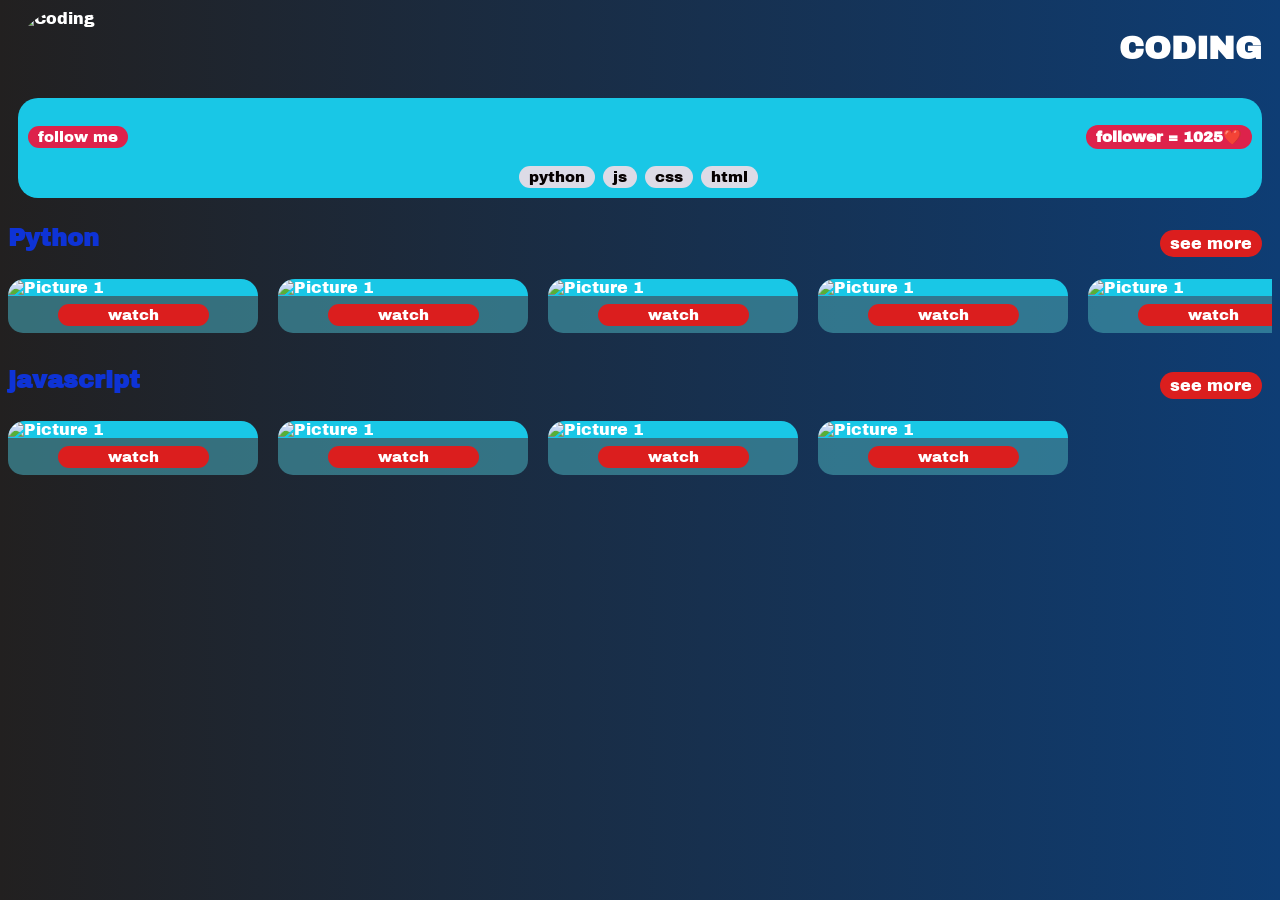
==== index.html @ 03bdca74 "Add files via upload" ====
<!DOCTYPE html>
<html>
    <head>
        <title>coding</title>
        <meta charset="UTF-8">
        <link rel="icon" href="img/logo.jpg">
        <link rel="icon" type="image/png" href="img/logo.jpg">
        <meta name="viewport" content="width=device-width, initial-scale=1.0">
        <link rel="stylesheet" href="style.css">
        <link rel="preconnect" href="https://fonts.googleapis.com">
<link rel="preconnect" href="https://fonts.gstatic.com" crossorigin>
<link href="https://fonts.googleapis.com/css2?family=Archivo+Black&display=swap" rel="stylesheet">
    </head>
    <body>
        <div class="head">
            <img src="img/coding.jpg" alt="Coding">
            <h1>CODING</h1>
        </div>
        <div class="list">
              <div class="follow"> 
                
            <a href="https://www.tiktok.com/@abdullah_c0d?_r=1&_t=ZS-97L2nnUqRgS" > follow me</a>
            <h2>follower = 1025❤️ </h2>
            </div> 
            
            <a href="#python">python</a>
            <a href="#js">js</a>
            <a href="#css">css</a>
            <a href="#html">html</a>
        </div>
        <br> <div>
            <div class="h" id="python">
                <h2>Python</h2>
                <div>
                <A href="#">see more</A>
            </div>
            </div>
            <br>
            <div class="python">
            <div calss="card">
            <div class="img-p">
            <img src="img/p1.jpg" alt="Picture 1">
            </div>
            <div class="info">
                <a href="https://vt.tiktok.com/ZSQTUyfo6/">watch</a>
            </div>
            </div>
              <div calss="card">
            <div class="img-p">
            <img src="img/p2.jpg" alt="Picture 1">
            </div>
            <div class="info">
                <a href="https://vt.tiktok.com/ZSQTUAjgo/">watch</a>
            </div>
            </div>
               <div calss="card">
            <div class="img-p">
            <img src="img/p3.jpg" alt="Picture 1">
            </div>
            <div class="info">
                <a href="https://vt.tiktok.com/ZSQTU6W4J/">watch</a>
            </div>
            </div>
               <div calss="card">
            <div class="img-p">
            <img src="img/p4.jpg" alt="Picture 1">
            </div>
            <div class="info">
                <a href="https://vt.tiktok.com/ZSQTU6W4J/">watch</a>
            </div>
            </div>
               <div calss="card">
            <div class="img-p">
            <img src="img/p5.jpg" alt="Picture 1">
            </div>
            <div class="info">
                <a href="https://vt.tiktok.com/ZSQTUN8Tv/">watch</a>
            </div>
            </div>
            </div>
            <br><br>
            <div>
               <div class="h" id="js">
                <h2>javascript</h2>
                <div>
                <A href="#">see more</A>
            </div>
            </div>
            <br>
            <div class="python">
            <div calss="card">
            <div class="img-p">
            <img src="img/js4.jpg" alt="Picture 1">
            </div>
            <div class="info">
                <a href="https://vt.tiktok.com/ZSQTH5td5/">watch</a>
            </div>
            </div>
              <div calss="card">
            <div class="img-p">
            <img src="img/js3.jpg" alt="Picture 1">
            </div>
            <div class="info">
                <a href="https://vt.tiktok.com/ZSQTHHsBC/">watch</a>
            </div>
            </div>
               <div calss="card">
            <div class="img-p">
            <img src="img/js2.jpg" alt="Picture 1">
            </div>
            <div class="info">
                <a href="https://vt.tiktok.com/ZSQT98WH5/">watch</a>
            </div>
            </div>
               <div calss="card">
            <div class="img-p">
            <img src="img/js1.jpg" alt="Picture 1" id="p4">
            </div>
            <div class="info">
                <a href="https://vt.tiktok.com/ZSQTHsjWD/">watch</a>
            </div>
            </div>
             

            </div>
            
        </div>
    </body>
</html>
---- style.css ----
.head img {
    width: 100px;
    border-radius: 50%;

}

body {
    font-family: "Archivo Black", sans-serif;
    font-weight: 400;
    font-style: normal;
    background-image: linear-gradient(to  right, #222020, #0e3d74);
    width: auto;
    height: 100vh;
    color: #ffffff;
    background-attachment: fixed;
}

.head {
    display: flex;
    margin: 10px;
    justify-content: space-between;
  

}

.list {
    background-color: #19c7e6;
    padding: 10px;
    margin: 10px;
    border-radius: 20px;
    justify-content: center;
    text-align: center;
    width: auto;
    height: auto;
    

}

.list a {
    text-decoration: none;
    color: #070101;
    padding: 3px 10px;
    background-color: #dddbe6;
    border-radius: 15px;
    margin-right: 3px;
    font-size: 15px;
    display: inline-block;
    margin-top: 5px;
}

.list a:hover {
    color: #ffffff;
    padding: 5px 10px;
    background-color: #1d21e0;
    border-radius: 15px;
}

.follow a {
    background-color: #dd224b;
    color: #ffffff;
}

.follow a:hover {
    background-color: #249aaf;
    color: #ffffff;
    padding: 5px 10px;
    border-radius: 15px;
}
.follow h2 {
    color: #ffffff;
    font-size: 15px;
    padding: 3px 10px;
    background-color: #dd224b;
    border-radius: 15px;
    margin-top: 17px;
}
.follow {
    display: flex;
    justify-content: space-between;
    align-items: center;
}
.img-p img {
    width: 250px;
    height: auto;
    border-radius: 20px 20px 0 0;
    
    display:flex;
    background-color: #19c7e6;
   
}
.info{
    background-color: #429caca2;
    width: 250px;
    padding: 10px 0;
   border-radius: 0 0 15px 15px;
   justify-content: center;
   text-align: center;
}
.info a{
    text-decoration: none;
    color: #ffffff;
    padding: 3px 50px;
    background-color: #db1e1e;
    border-radius: 15px;
    font-size: 15px;
    margin-top: 5px;
}
.h{
    color:#0e33d6;
   justify-content: space-between;
   display: flex;
   padding: 10px;
   

}

.python{
    display:flex;
    gap: 20px;
     overflow-x: auto;
    
}
.h a{
    text-decoration: none;
    background-color: #db1e1e;
    color: #ffffff;
    border-radius: 15px;
    padding: 5px 10px;
    
    
}
.h h2{
    margin:-10px; 
}
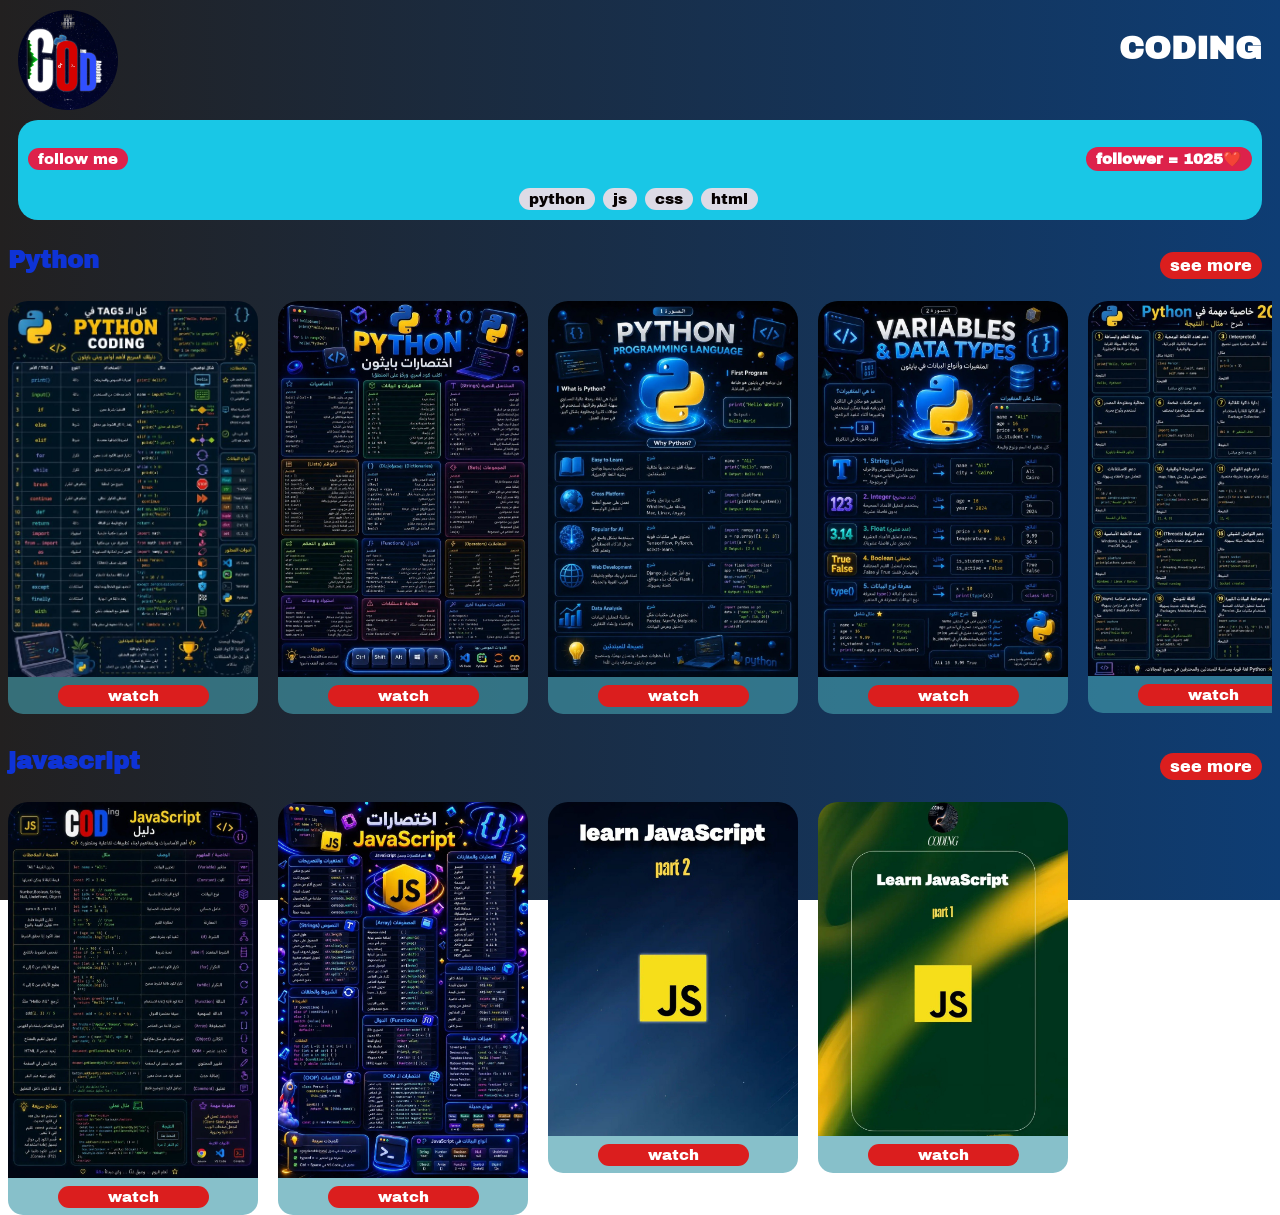
==== commit 5bc53350: "Fix HTML structure and update image paths Updated image paths and fixed HTML structure." ====
--- a/index.html
+++ b/index.html
@@ -3,8 +3,8 @@
     <head>
         <title>coding</title>
         <meta charset="UTF-8">
-        <link rel="icon" href="img/logo.jpg">
-        <link rel="icon" type="image/png" href="img/logo.jpg">
+        <link rel="icon" href="logo.jpg">
+        <link rel="icon" type="image/png" href="logo.jpg">
         <meta name="viewport" content="width=device-width, initial-scale=1.0">
         <link rel="stylesheet" href="style.css">
         <link rel="preconnect" href="https://fonts.googleapis.com">
@@ -13,7 +13,7 @@
     </head>
     <body>
         <div class="head">
-            <img src="img/coding.jpg" alt="Coding">
+            <img src="coding.jpg" alt="Coding">
             <h1>CODING</h1>
         </div>
         <div class="list">
@@ -39,7 +39,7 @@
             <div class="python">
             <div calss="card">
             <div class="img-p">
-            <img src="img/p1.jpg" alt="Picture 1">
+            <img src="p1.jpg" alt="Picture 1">
             </div>
             <div class="info">
                 <a href="https://vt.tiktok.com/ZSQTUyfo6/">watch</a>
@@ -47,7 +47,7 @@
             </div>
               <div calss="card">
             <div class="img-p">
-            <img src="img/p2.jpg" alt="Picture 1">
+            <img src="p2.jpg" alt="Picture 1">
             </div>
             <div class="info">
                 <a href="https://vt.tiktok.com/ZSQTUAjgo/">watch</a>
@@ -55,7 +55,7 @@
             </div>
                <div calss="card">
             <div class="img-p">
-            <img src="img/p3.jpg" alt="Picture 1">
+            <img src="p3.jpg" alt="Picture 1">
             </div>
             <div class="info">
                 <a href="https://vt.tiktok.com/ZSQTU6W4J/">watch</a>
@@ -63,7 +63,7 @@
             </div>
                <div calss="card">
             <div class="img-p">
-            <img src="img/p4.jpg" alt="Picture 1">
+            <img src="p4.jpg" alt="Picture 1">
             </div>
             <div class="info">
                 <a href="https://vt.tiktok.com/ZSQTU6W4J/">watch</a>
@@ -71,7 +71,7 @@
             </div>
                <div calss="card">
             <div class="img-p">
-            <img src="img/p5.jpg" alt="Picture 1">
+            <img src="p5.jpg" alt="Picture 1">
             </div>
             <div class="info">
                 <a href="https://vt.tiktok.com/ZSQTUN8Tv/">watch</a>
@@ -90,7 +90,7 @@
             <div class="python">
             <div calss="card">
             <div class="img-p">
-            <img src="img/js4.jpg" alt="Picture 1">
+            <img src="js4.jpg" alt="Picture 1">
             </div>
             <div class="info">
                 <a href="https://vt.tiktok.com/ZSQTH5td5/">watch</a>
@@ -98,7 +98,7 @@
             </div>
               <div calss="card">
             <div class="img-p">
-            <img src="img/js3.jpg" alt="Picture 1">
+            <img src="js3.jpg" alt="Picture 1">
             </div>
             <div class="info">
                 <a href="https://vt.tiktok.com/ZSQTHHsBC/">watch</a>
@@ -106,7 +106,7 @@
             </div>
                <div calss="card">
             <div class="img-p">
-            <img src="img/js2.jpg" alt="Picture 1">
+            <img src="js2.jpg" alt="Picture 1">
             </div>
             <div class="info">
                 <a href="https://vt.tiktok.com/ZSQT98WH5/">watch</a>
@@ -114,7 +114,7 @@
             </div>
                <div calss="card">
             <div class="img-p">
-            <img src="img/js1.jpg" alt="Picture 1" id="p4">
+            <img src="js1.jpg" alt="Picture 1" id="p4">
             </div>
             <div class="info">
                 <a href="https://vt.tiktok.com/ZSQTHsjWD/">watch</a>
@@ -126,4 +126,4 @@
             
         </div>
     </body>
-</html>+</html>
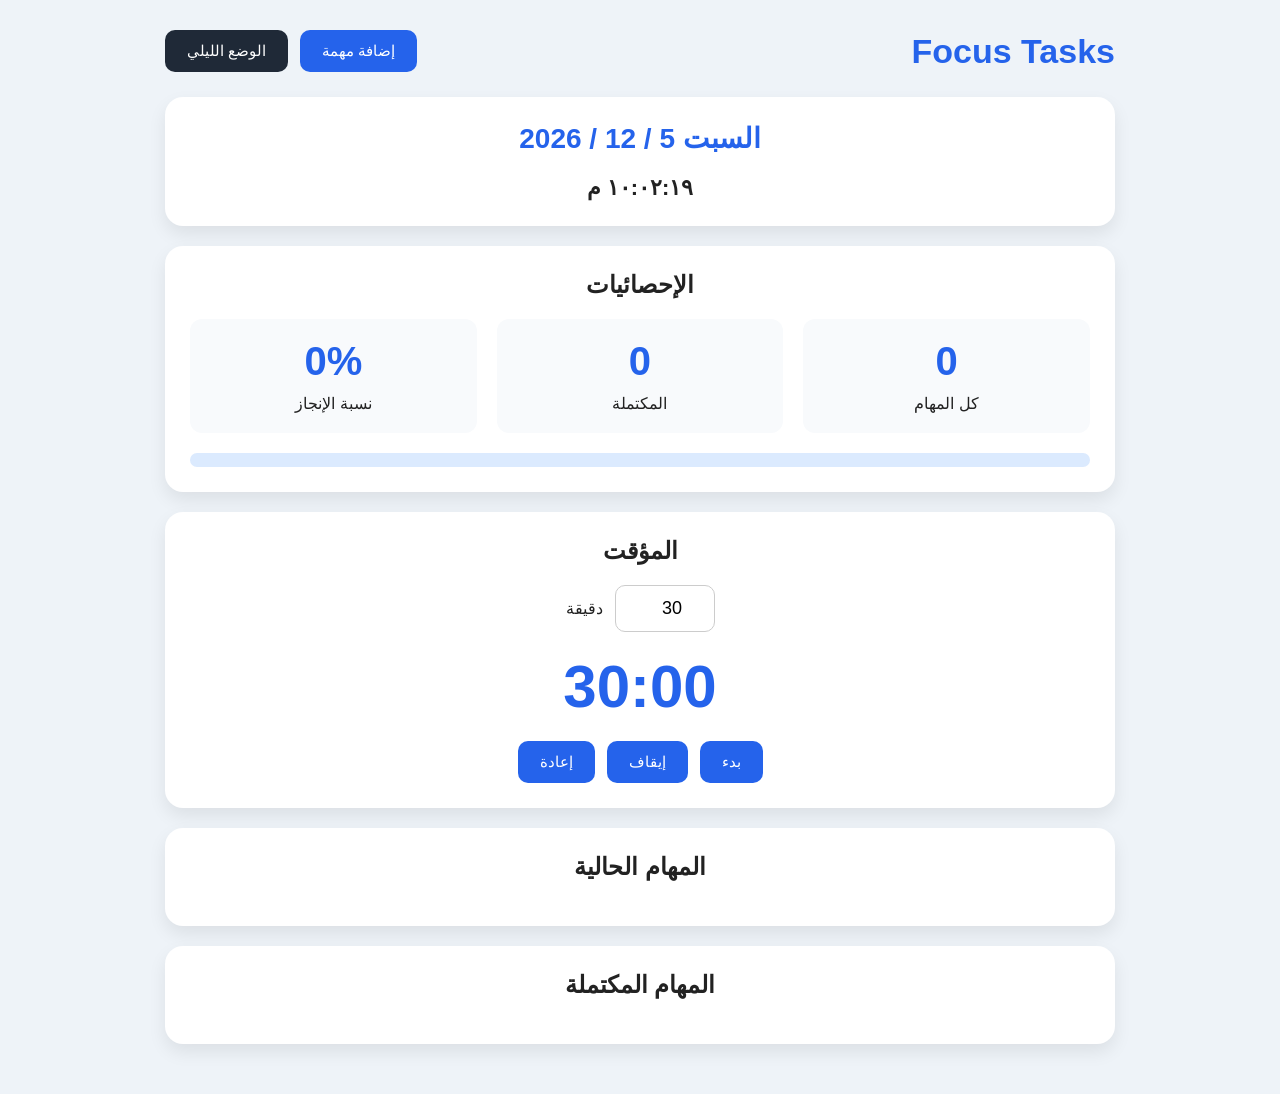
==== commit f2ee96ec: "Add files via upload" ====
--- a/index.html
+++ b/index.html
@@ -1,129 +1,135 @@
 <!DOCTYPE html>
-<html>
-    <head>
-        <title>coding</title>
-        <meta charset="UTF-8">
-        <link rel="icon" href="logo.jpg">
-        <link rel="icon" type="image/png" href="logo.jpg">
-        <meta name="viewport" content="width=device-width, initial-scale=1.0">
-        <link rel="stylesheet" href="style.css">
-        <link rel="preconnect" href="https://fonts.googleapis.com">
-<link rel="preconnect" href="https://fonts.gstatic.com" crossorigin>
-<link href="https://fonts.googleapis.com/css2?family=Archivo+Black&display=swap" rel="stylesheet">
-    </head>
-    <body>
-        <div class="head">
-            <img src="coding.jpg" alt="Coding">
-            <h1>CODING</h1>
-        </div>
-        <div class="list">
-              <div class="follow"> 
-                
-            <a href="https://www.tiktok.com/@abdullah_c0d?_r=1&_t=ZS-97L2nnUqRgS" > follow me</a>
-            <h2>follower = 1025❤️ </h2>
-            </div> 
-            
-            <a href="#python">python</a>
-            <a href="#js">js</a>
-            <a href="#css">css</a>
-            <a href="#html">html</a>
-        </div>
-        <br> <div>
-            <div class="h" id="python">
-                <h2>Python</h2>
-                <div>
-                <A href="#">see more</A>
-            </div>
-            </div>
-            <br>
-            <div class="python">
-            <div calss="card">
-            <div class="img-p">
-            <img src="p1.jpg" alt="Picture 1">
-            </div>
-            <div class="info">
-                <a href="https://vt.tiktok.com/ZSQTUyfo6/">watch</a>
-            </div>
-            </div>
-              <div calss="card">
-            <div class="img-p">
-            <img src="p2.jpg" alt="Picture 1">
-            </div>
-            <div class="info">
-                <a href="https://vt.tiktok.com/ZSQTUAjgo/">watch</a>
-            </div>
-            </div>
-               <div calss="card">
-            <div class="img-p">
-            <img src="p3.jpg" alt="Picture 1">
-            </div>
-            <div class="info">
-                <a href="https://vt.tiktok.com/ZSQTU6W4J/">watch</a>
-            </div>
-            </div>
-               <div calss="card">
-            <div class="img-p">
-            <img src="p4.jpg" alt="Picture 1">
-            </div>
-            <div class="info">
-                <a href="https://vt.tiktok.com/ZSQTU6W4J/">watch</a>
-            </div>
-            </div>
-               <div calss="card">
-            <div class="img-p">
-            <img src="p5.jpg" alt="Picture 1">
-            </div>
-            <div class="info">
-                <a href="https://vt.tiktok.com/ZSQTUN8Tv/">watch</a>
-            </div>
-            </div>
-            </div>
-            <br><br>
-            <div>
-               <div class="h" id="js">
-                <h2>javascript</h2>
-                <div>
-                <A href="#">see more</A>
-            </div>
-            </div>
-            <br>
-            <div class="python">
-            <div calss="card">
-            <div class="img-p">
-            <img src="js4.jpg" alt="Picture 1">
-            </div>
-            <div class="info">
-                <a href="https://vt.tiktok.com/ZSQTH5td5/">watch</a>
-            </div>
-            </div>
-              <div calss="card">
-            <div class="img-p">
-            <img src="js3.jpg" alt="Picture 1">
-            </div>
-            <div class="info">
-                <a href="https://vt.tiktok.com/ZSQTHHsBC/">watch</a>
-            </div>
-            </div>
-               <div calss="card">
-            <div class="img-p">
-            <img src="js2.jpg" alt="Picture 1">
-            </div>
-            <div class="info">
-                <a href="https://vt.tiktok.com/ZSQT98WH5/">watch</a>
-            </div>
-            </div>
-               <div calss="card">
-            <div class="img-p">
-            <img src="js1.jpg" alt="Picture 1" id="p4">
-            </div>
-            <div class="info">
-                <a href="https://vt.tiktok.com/ZSQTHsjWD/">watch</a>
-            </div>
-            </div>
-             
+<html lang="ar" dir="rtl">
+<head>
+<meta charset="UTF-8">
+<meta name="viewport" content="width=device-width, initial-scale=1.0">
+<title>Focus Tasks</title>
+<link rel="stylesheet" href="style.css">
+</head>
+<body>
+<div class="container">
+<header>
+<h1>Focus Tasks</h1>
+<div class="header-buttons">
+<button id="addTaskBtn">
+إضافة مهمة
+</button>
+<button id="darkModeBtn">
+الوضع الليلي
+</button>
+</div>
+</header>
+<section class="card date-card">
+<h2 id="today">
+اليوم
+</h2>
+<p id="clock">
+00:00:00
+</p>
+</section>
+<section class="card stats-card">
+<h2>
+الإحصائيات
+</h2>
+<div class="stats">
+<div class="stat">
+<h3 id="totalTasks">
+0
+</h3>
+<p>
+كل المهام
+</p>
+</div>
+<div class="stat">
+<h3 id="completedTasks">
+0
+</h3>
+<p>
+المكتملة
+</p>
+</div>
+<div class="stat">
+<h3 id="progressText">
+0%
+</h3>
+<p>
+نسبة الإنجاز
+</p>
+</div>
+</div>
+<div class="progress">
+<div id="progressBar"></div>
+</div>
+</section>
+<!-- المؤقت -->
 
-            </div>
-            
-        </div>
-    </body>
-</html>
+<section class="card timer-card">
+<h2>
+المؤقت
+</h2>
+<div class="timer-settings">
+<input
+type="number"
+id="minutesInput"
+value="30"
+min="1"
+max="180">
+<span>
+دقيقة
+</span>
+</div>
+<div id="timerDisplay">
+30:00
+</div>
+<div class="timer-buttons">
+<button id="startTimer">
+بدء
+</button>
+<button id="pauseTimer">
+إيقاف
+</button>
+<button id="resetTimer">
+إعادة
+</button>
+</div>
+</section>
+<!-- المهام الحالية -->
+<section class="card">
+<h2>
+المهام الحالية
+</h2>
+<ul id="taskList">
+</ul>
+</section>
+<!-- المهام المكتملة -->
+<section class="card">
+<h2>
+المهام المكتملة
+</h2>
+<ul id="completedList">
+</ul>
+</section>
+</div>
+<!-- نافذة إضافة مهمة -->
+<div class="modal" id="taskModal">
+<div class="modal-content">
+<h2>
+إضافة مهمة جديدة
+</h2>
+<input
+type="text"
+id="taskInput"
+placeholder="اكتب المهمة...">
+<div class="modal-buttons">
+<button id="saveTask">
+إضافة
+</button>
+<button id="closeModal">
+إلغاء
+</button>
+</div>
+</div>
+</div>
+<script src="script.js"></script>
+</body>
+</html>
--- a/style.css
+++ b/style.css
@@ -1,134 +1,315 @@
-.head img {
-    width: 100px;
-    border-radius: 50%;
-
-}
-
-body {
-    font-family: "Archivo Black", sans-serif;
-    font-weight: 400;
-    font-style: normal;
-    background-image: linear-gradient(to  right, #222020, #0e3d74);
-    width: auto;
-    height: 100vh;
-    color: #ffffff;
-    background-attachment: fixed;
-}
-
-.head {
-    display: flex;
-    margin: 10px;
-    justify-content: space-between;
-  
-
-}
-
-.list {
-    background-color: #19c7e6;
-    padding: 10px;
-    margin: 10px;
-    border-radius: 20px;
-    justify-content: center;
-    text-align: center;
-    width: auto;
-    height: auto;
-    
-
-}
-
-.list a {
-    text-decoration: none;
-    color: #070101;
-    padding: 3px 10px;
-    background-color: #dddbe6;
-    border-radius: 15px;
-    margin-right: 3px;
-    font-size: 15px;
-    display: inline-block;
-    margin-top: 5px;
-}
-
-.list a:hover {
-    color: #ffffff;
-    padding: 5px 10px;
-    background-color: #1d21e0;
-    border-radius: 15px;
-}
-
-.follow a {
-    background-color: #dd224b;
-    color: #ffffff;
-}
-
-.follow a:hover {
-    background-color: #249aaf;
-    color: #ffffff;
-    padding: 5px 10px;
-    border-radius: 15px;
-}
-.follow h2 {
-    color: #ffffff;
-    font-size: 15px;
-    padding: 3px 10px;
-    background-color: #dd224b;
-    border-radius: 15px;
-    margin-top: 17px;
-}
-.follow {
-    display: flex;
-    justify-content: space-between;
-    align-items: center;
-}
-.img-p img {
-    width: 250px;
-    height: auto;
-    border-radius: 20px 20px 0 0;
-    
-    display:flex;
-    background-color: #19c7e6;
-   
-}
-.info{
-    background-color: #429caca2;
-    width: 250px;
-    padding: 10px 0;
-   border-radius: 0 0 15px 15px;
-   justify-content: center;
-   text-align: center;
-}
-.info a{
-    text-decoration: none;
-    color: #ffffff;
-    padding: 3px 50px;
-    background-color: #db1e1e;
-    border-radius: 15px;
-    font-size: 15px;
-    margin-top: 5px;
-}
-.h{
-    color:#0e33d6;
-   justify-content: space-between;
-   display: flex;
-   padding: 10px;
-   
-
-}
-
-.python{
-    display:flex;
-    gap: 20px;
-     overflow-x: auto;
-    
-}
-.h a{
-    text-decoration: none;
-    background-color: #db1e1e;
-    color: #ffffff;
-    border-radius: 15px;
-    padding: 5px 10px;
-    
-    
-}
-.h h2{
-    margin:-10px; 
+/* ===========================
+   إعدادات عامة
+=========================== */
+*{
+    margin:0;
+    padding:0;
+    box-sizing:border-box;
+    font-family:"Cairo",sans-serif;
+}
+body{
+    background:#eef3f8;
+    color:#222;
+    transition:.3s;
+    padding:30px;
+}
+.container{
+    width:90%;
+    max-width:950px;
+    margin:auto;
+}
+/* ===========================
+        Header
+=========================== */
+header{
+    display:flex;
+    justify-content:space-between;
+    align-items:center;
+    margin-bottom:25px;
+}
+header h1{
+    color:#2563eb;
+    font-size:34px;
+}
+.header-buttons{
+    display:flex;
+    gap:12px;
+}
+button{
+    border:none;
+    cursor:pointer;
+    border-radius:10px;
+    padding:12px 22px;
+    transition:.3s;
+    font-size:15px;
+}
+button:hover{
+    transform:translateY(-3px);
+}
+#addTaskBtn{
+    background:#2563eb;
+    color:white;
+}
+#darkModeBtn{
+    background:#1f2937;
+    color:white;
+}
+/* ===========================
+        Cards
+=========================== */
+.card{
+    background:white;
+    border-radius:18px;
+    padding:25px;
+    margin-bottom:20px;
+    box-shadow:0 8px 18px rgba(0,0,0,.08);
+    transition:.3s;
+}
+.card:hover{
+    transform:translateY(-3px);
+}
+.card h2{
+    text-align:center;
+    margin-bottom:20px;
+}
+/* ===========================
+        التاريخ والساعة
+=========================== */
+.date-card{
+    text-align:center;
+}
+#today{
+    font-size:28px;
+    color:#2563eb;
+}
+#clock{
+    margin-top:10px;
+    font-size:22px;
+    font-weight:bold;
+}
+/* ===========================
+        الإحصائيات
+=========================== */
+.stats{
+    display:flex;
+    justify-content:space-between;
+    gap:20px;
+    margin-bottom:20px;
+}
+.stat{
+    flex:1;
+    background:#f8fafc;
+    border-radius:12px;
+    padding:20px;
+    text-align:center;
+}
+.stat h3{
+    color:#2563eb;
+    font-size:40px;
+    margin-bottom:10px;
+}
+.progress{
+    width:100%;
+    height:14px;
+    background:#dbeafe;
+    border-radius:50px;
+    overflow:hidden;
+}
+#progressBar{
+    width:0%;
+    height:100%;
+    background:#2563eb;
+    transition:.5s;
+}
+/* ===========================
+        المؤقت
+=========================== */
+.timer-settings{
+    display:flex;
+    justify-content:center;
+    align-items:center;
+    gap:12px;
+    margin-bottom:20px;
+}
+#minutesInput{
+    width:100px;
+    padding:12px;
+    text-align:center;
+    border-radius:10px;
+    border:1px solid #ccc;
+    font-size:18px;
+}
+#timerDisplay{
+    text-align:center;
+    font-size:60px;
+    font-weight:bold;
+    margin:20px 0;
+    color:#2563eb;
+}
+.timer-buttons{
+    display:flex;
+    justify-content:center;
+    gap:12px;
+}
+.timer-buttons button{
+    background:#2563eb;
+    color:white;
+}
+/* ===========================
+        المهام
+=========================== */
+#taskList,
+#completedList{
+    list-style:none;
+}
+#taskList li,
+#completedList li{
+    display:flex;
+    align-items:center;
+    gap:12px;
+    padding:15px;
+    margin-bottom:12px;
+    background:#f8fafc;
+    border-radius:10px;
+    transition:.3s;
+    animation:fadeIn .3s ease;
+}
+#taskList li:hover,
+#completedList li:hover{
+    transform:translateX(-5px);
+}
+#taskList input,
+#completedList input{
+    width:20px;
+    height:20px;
+    cursor:pointer;
+}
+#completedList span{
+    text-decoration:line-through;
+    color:#777;
+}
+/* ===========================
+        Modal
+=========================== */
+.modal{
+    position:fixed;
+    inset:0;
+    background:rgba(0,0,0,.5);
+    display:none;
+    justify-content:center;
+    align-items:center;
+    z-index:1000;
+}
+.modal.active{
+    display:flex;
+}
+.modal-content{
+    width:90%;
+    max-width:400px;
+    background:white;
+    border-radius:15px;
+    padding:25px;
+    animation:popup .25s ease;
+}
+.modal-content h2{
+    text-align:center;
+    margin-bottom:20px;
+}
+.modal-content input{
+    width:100%;
+    padding:12px;
+    border:1px solid #ccc;
+    border-radius:10px;
+    margin-bottom:20px;
+    font-size:16px;
+}
+.modal-buttons{
+    display:flex;
+    justify-content:flex-end;
+    gap:10px;
+}
+#saveTask{
+    background:#2563eb;
+    color:white;
+}
+#closeModal{
+    background:#e5e7eb;
+}
+/* ===========================
+      الوضع الليلي
+=========================== */
+body.dark{
+    background:#111827;
+    color:white;
+}
+body.dark .card,
+body.dark .modal-content{
+    background:#1f2937;
+    color:white;
+}
+body.dark .stat{
+    background:#374151;
+}
+body.dark #taskList li,
+body.dark #completedList li{
+    background:#374151;
+}
+body.dark #minutesInput,
+body.dark .modal-content input{
+    background:#4b5563;
+    color:white;
+    border:none;
+}
+body.dark #today,
+body.dark #timerDisplay,
+body.dark .stat h3{
+    color:#60a5fa;
+}
+/* ===========================
+        Animations
+=========================== */
+@keyframes popup{
+    from{
+        opacity:0;
+        transform:scale(.8);
+    }
+    to{
+        opacity:1;
+        transform:scale(1);
+    }
+}
+@keyframes fadeIn{
+    from{
+        opacity:0;
+        transform:translateY(10px);
+    }
+    to{
+        opacity:1;
+        transform:translateY(0);
+    }
+}
+/* ===========================
+      Responsive
+=========================== */
+@media(max-width:768px){
+header{
+    flex-direction:column;
+    gap:15px;
+}
+.header-buttons{
+    width:100%;
+    flex-direction:column;
+}
+.header-buttons button{
+    width:100%;
+}
+.stats{
+    flex-direction:column;
+}
+.timer-buttons{
+    flex-wrap:wrap;
+}
+#timerDisplay{
+    font-size:45px;
+}
 }
